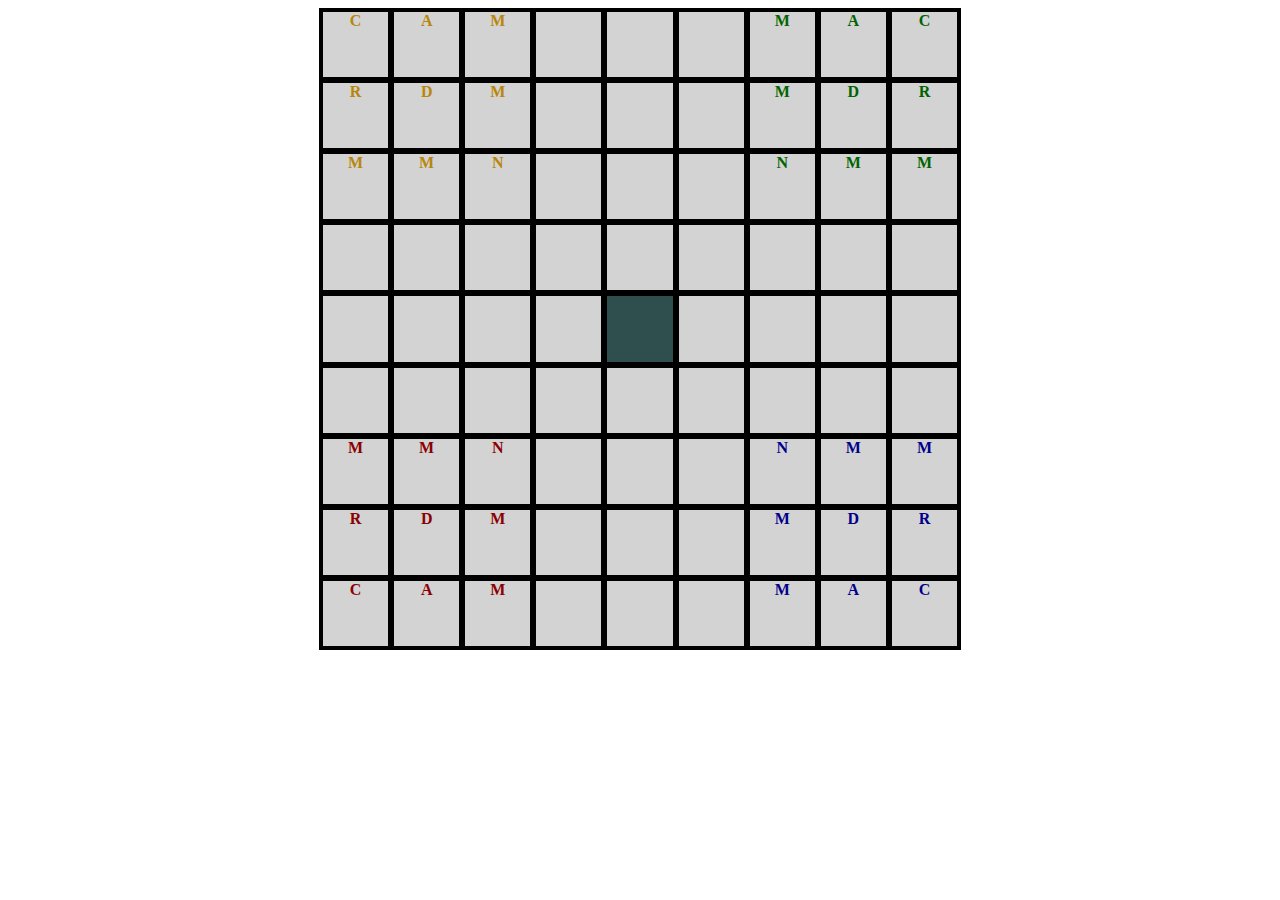
==== PIA/index.html @ 28aad4b3 "Ooops, forgot 2 files..." ====
<!DOCTYPE html>
<html>
    <head>
        <link href="stylesheet.css" rel="stylesheet">
        <meta charset="utf-8">
    </head>
    <body>
        <div id="board"></div>
        
        <script src="djambi.js"></script>
    </body>
</html>
---- PIA/stylesheet.css ----
#board {
    margin: 0 auto;
    padding: 0;
    border: 1px solid black;
    background-color: lightgray;

    /* Grid Properties */
    display: grid;
    grid-gap: 0;
    grid-template-columns: repeat(9, 1fr);
    grid-template-rows: repeat(9, 1fr);

    /* Extra small screen*/
    width: 90vw;
    height: 90vw;
}

@media screen and (min-width: 576px) {
    /* Small screen */
    #board {
        width: 70vw;
        height: 70vw;
    }
}

@media screen and (min-width: 768px) {
    /* Medium screen */
    #board {
        width: 60vw;
        height: 60vw;
    }
}

@media screen and (min-width: 992px) {
    /* Large screen */
    #board {
        width: 50vw;
        height: 50vw;
    }
}

@media screen and (min-width: 1200px) {
    /* Extra large screen */
    #board {
        width: 50vw;
        height: 50vw;
    }
}

#board div {
    margin: 0;
    padding: 0;
    border: 3px solid black;
    text-align: center;
    font-weight: bold;
}

#board div:hover {
    border-color: orange;
    background-color: whitesmoke;
}

.highlight {
    border-color: orange;
    background-color: lightgray;
}

.centerSquare {
    background-color: darkslategray;
}

.centerSquare:hover {
    background: darkslategray !important;
}

.red {
    color: darkred;
}

.blue {
    color: darkblue;
}

.yellow {
    color: darkgoldenrod;
}

.green {
    color: darkgreen;
}
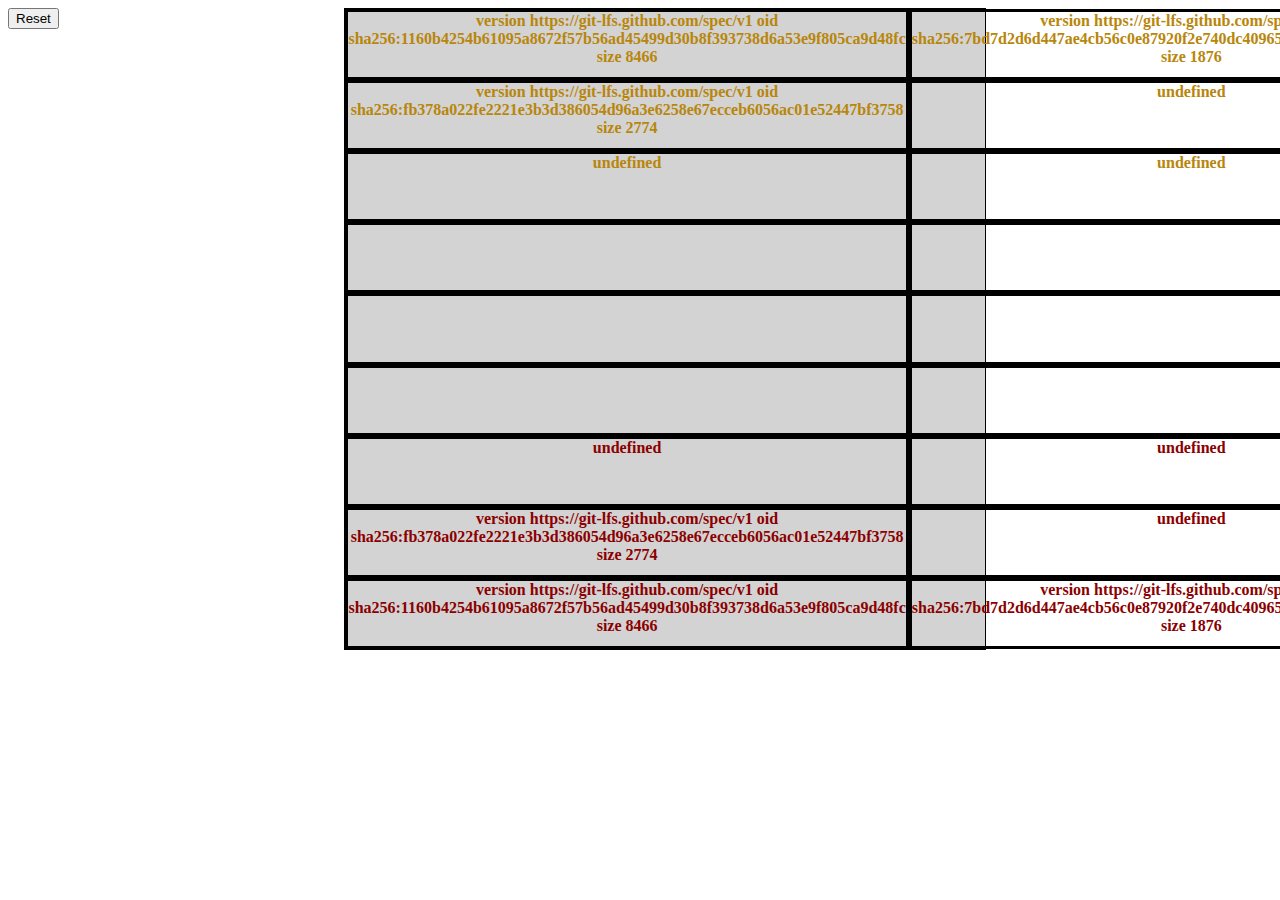
==== commit 91e81894: "Basic movement working :D" ====
--- a/PIA/index.html
+++ b/PIA/index.html
@@ -5,6 +5,8 @@
         <meta charset="utf-8">
     </head>
     <body>
+        <button style="position: relative; float: left;" onclick="game.restart();">Reset</button>
+
         <div id="board"></div>
         
         <script src="djambi.js"></script>
--- a/PIA/stylesheet.css
+++ b/PIA/stylesheet.css
@@ -14,7 +14,6 @@
     width: 90vw;
     height: 90vw;
 }
-
 @media screen and (min-width: 576px) {
     /* Small screen */
     #board {
@@ -22,7 +21,6 @@
         height: 70vw;
     }
 }
-
 @media screen and (min-width: 768px) {
     /* Medium screen */
     #board {
@@ -30,7 +28,6 @@
         height: 60vw;
     }
 }
-
 @media screen and (min-width: 992px) {
     /* Large screen */
     #board {
@@ -38,7 +35,6 @@
         height: 50vw;
     }
 }
-
 @media screen and (min-width: 1200px) {
     /* Extra large screen */
     #board {
@@ -53,11 +49,17 @@
     border: 3px solid black;
     text-align: center;
     font-weight: bold;
+    position: relative;
 }
-
 #board div:hover {
     border-color: orange;
     background-color: whitesmoke;
+}
+#board div svg {
+    position:absolute;
+    top:50%;
+    bottom:50%;
+    transform:translate(-50%, -50%);
 }
 
 .highlight {
@@ -68,7 +70,6 @@
 .centerSquare {
     background-color: darkslategray;
 }
-
 .centerSquare:hover {
     background: darkslategray !important;
 }
@@ -76,15 +77,27 @@
 .red {
     color: darkred;
 }
+.red svg circle {
+    fill: red;
+}
 
 .blue {
     color: darkblue;
+}
+.blue svg circle {
+    fill: blue;
 }
 
 .yellow {
     color: darkgoldenrod;
 }
+.yellow svg circle {
+    fill: darkgoldenrod;
+}
 
 .green {
     color: darkgreen;
+}
+.green svg circle {
+    fill: darkgreen;
 }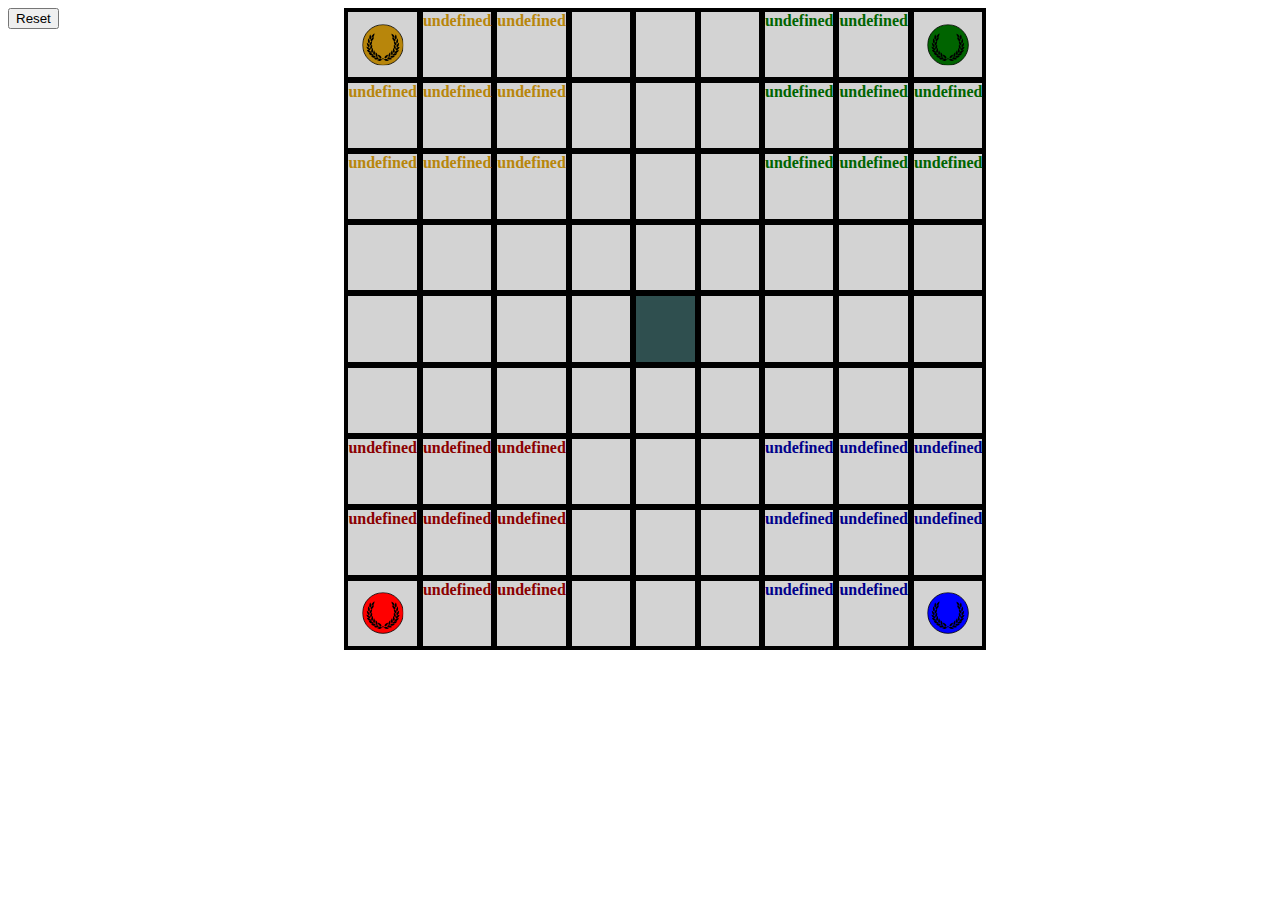
==== commit 0b2d1cbc: "Remove highlight when piece is deselected" ====
--- a/PIA/index.html
+++ b/PIA/index.html
@@ -3,6 +3,7 @@
     <head>
         <link href="stylesheet.css" rel="stylesheet">
         <meta charset="utf-8">
+        <title>Djambi</title>
     </head>
     <body>
         <button style="position: relative; float: left;" onclick="game.restart();">Reset</button>
--- a/PIA/stylesheet.css
+++ b/PIA/stylesheet.css
@@ -63,8 +63,8 @@
 }
 
 .highlight {
-    border-color: orange;
-    background-color: lightgray;
+    border-color: orange !important;
+    background-color: whitesmoke !important;
 }
 
 .centerSquare {
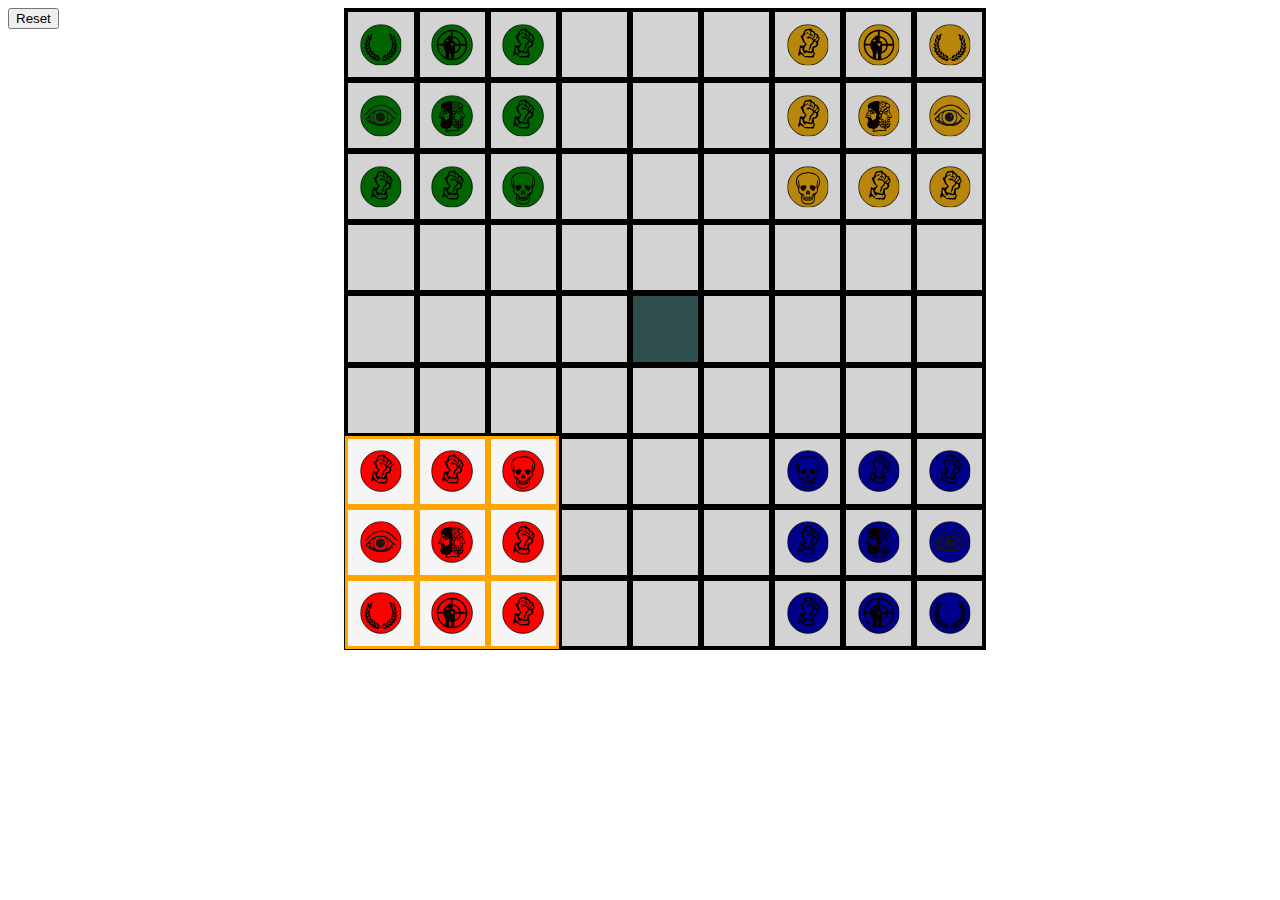
==== commit 024b3c24: "Highlight player pieces when no piece is selected" ====
--- a/PIA/index.html
+++ b/PIA/index.html
@@ -1,8 +1,10 @@
 <!DOCTYPE html>
 <html>
     <head>
+        <meta charset="utf-8">
+        <meta name="viewport" content="width=device-width, initial-scale=1.0, maximum-scale=1.0, user-scalable=0">
         <link href="stylesheet.css" rel="stylesheet">
-        <meta charset="utf-8">
+        
         <title>Djambi</title>
     </head>
     <body>
--- a/PIA/stylesheet.css
+++ b/PIA/stylesheet.css
@@ -1,3 +1,10 @@
+.center {
+  position: fixed;
+  top: 50%;
+  left: 50%;
+  transform: translate(-50%, -50%);
+}
+
 #board {
     margin: 0 auto;
     padding: 0;
@@ -46,25 +53,25 @@
 #board div {
     margin: 0;
     padding: 0;
+    overflow: hidden;
     border: 3px solid black;
     text-align: center;
     font-weight: bold;
     position: relative;
 }
-#board div:hover {
-    border-color: orange;
-    background-color: whitesmoke;
+
+@media (hover: hover) {
+    #board div:hover {
+        border-color: orange;
+        background-color: whitesmoke;
+    }
 }
+
 #board div svg {
     position:absolute;
     top:50%;
     bottom:50%;
     transform:translate(-50%, -50%);
-}
-
-.highlight {
-    border-color: orange !important;
-    background-color: whitesmoke !important;
 }
 
 .centerSquare {
@@ -76,6 +83,7 @@
 
 .red {
     color: darkred;
+    cursor: not-allowed;
 }
 .red svg circle {
     fill: red;
@@ -83,13 +91,15 @@
 
 .blue {
     color: darkblue;
+    cursor: not-allowed;
 }
 .blue svg circle {
-    fill: blue;
+    fill: darkblue;
 }
 
 .yellow {
     color: darkgoldenrod;
+    cursor: not-allowed;
 }
 .yellow svg circle {
     fill: darkgoldenrod;
@@ -97,7 +107,31 @@
 
 .green {
     color: darkgreen;
+    cursor: not-allowed;
 }
 .green svg circle {
     fill: darkgreen;
+}
+
+.corpse {
+    /* TODO */
+    cursor: not-allowed !important;
+}
+/*.corpse svg circle {
+    TODO... Or maybe we don't need an SVG at all... Gotta investigate
+}*/
+
+.red-turn .red,
+.blue-turn .blue,
+.green-turn .green,
+.yellow-turn .yellow {
+    cursor: pointer;
+}
+.highlight,
+.red-turn-highlight .red,
+.blue-turn-highlight .blue,
+.green-turn-highlight .green,
+.yellow-turn-highlight .yellow {
+    border-color: orange !important;
+    background-color: whitesmoke !important;
 }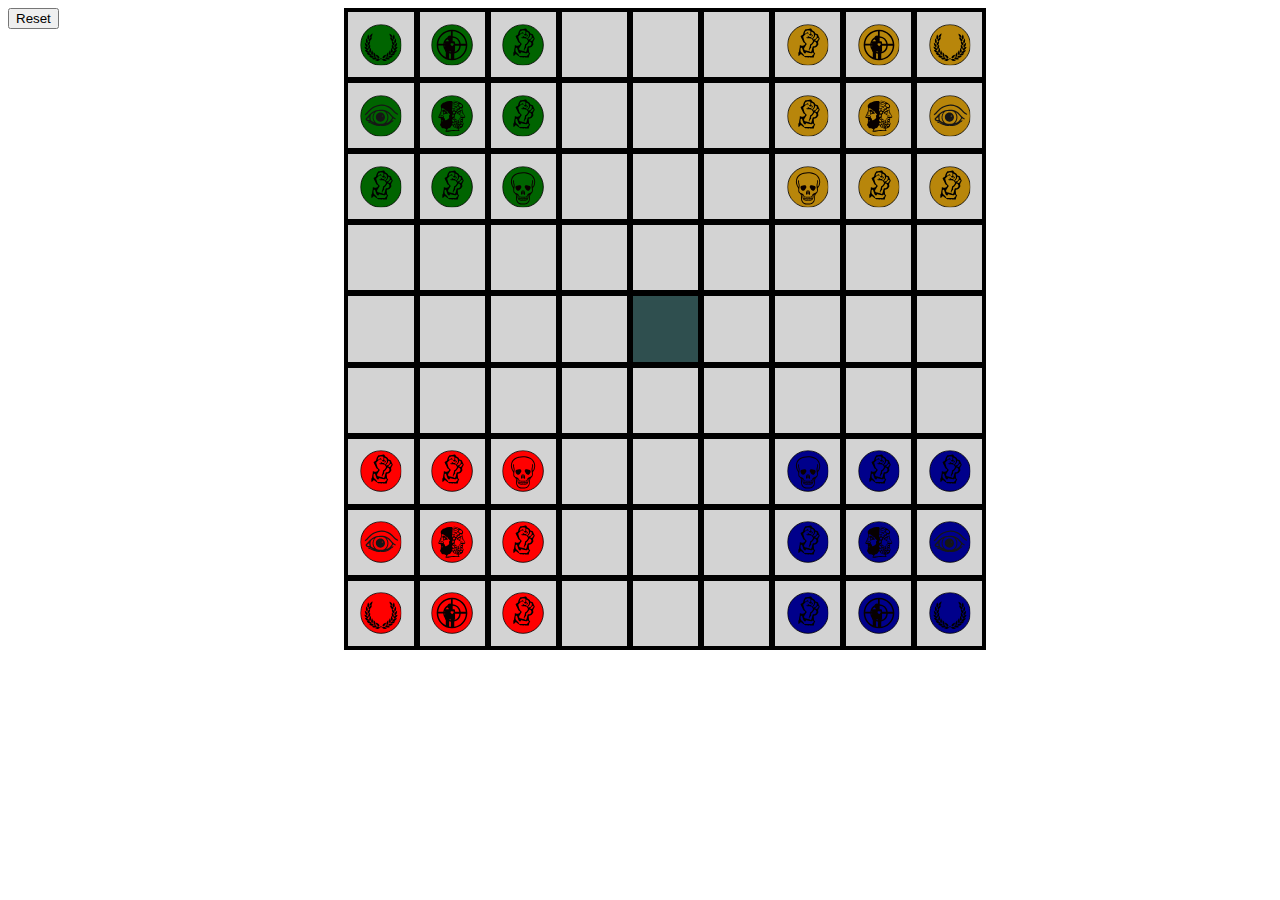
==== commit 13d16624: "Rewriting PIA..." ====
--- a/PIA/index.html
+++ b/PIA/index.html
@@ -8,7 +8,7 @@
         <title>Djambi</title>
     </head>
     <body>
-        <button style="position: relative; float: left;" onclick="game.restart();">Reset</button>
+        <button style="position: relative; float: left;" onclick="start();">Reset</button>
 
         <div id="board"></div>
         
--- a/PIA/stylesheet.css
+++ b/PIA/stylesheet.css
@@ -54,17 +54,13 @@
     margin: 0;
     padding: 0;
     overflow: hidden;
-    border: 3px solid black;
+    /*border: 3px solid black;*/
+    border-style: solid;
+    border-width: 3px;
+    border-color: black;
     text-align: center;
     font-weight: bold;
     position: relative;
-}
-
-@media (hover: hover) {
-    #board div:hover {
-        border-color: orange;
-        background-color: whitesmoke;
-    }
 }
 
 #board div svg {
@@ -83,7 +79,6 @@
 
 .red {
     color: darkred;
-    cursor: not-allowed;
 }
 .red svg circle {
     fill: red;
@@ -91,7 +86,6 @@
 
 .blue {
     color: darkblue;
-    cursor: not-allowed;
 }
 .blue svg circle {
     fill: darkblue;
@@ -99,7 +93,6 @@
 
 .yellow {
     color: darkgoldenrod;
-    cursor: not-allowed;
 }
 .yellow svg circle {
     fill: darkgoldenrod;
@@ -107,7 +100,6 @@
 
 .green {
     color: darkgreen;
-    cursor: not-allowed;
 }
 .green svg circle {
     fill: darkgreen;
@@ -115,23 +107,23 @@
 
 .corpse {
     /* TODO */
-    cursor: not-allowed !important;
+    border-color: black !important;
+    background-color: lightgray !important;
 }
-/*.corpse svg circle {
-    TODO... Or maybe we don't need an SVG at all... Gotta investigate
-}*/
+.corpse svg circle {
+    fill: black !important;
+}
 
+.in-power svg circle {
+    stroke: gold;
+    stroke-width: 4;
+}
+
+.highlight,
 .red-turn .red,
 .blue-turn .blue,
-.green-turn .green,
-.yellow-turn .yellow {
-    cursor: pointer;
-}
-.highlight,
-.red-turn-highlight .red,
-.blue-turn-highlight .blue,
-.green-turn-highlight .green,
-.yellow-turn-highlight .yellow {
+.yellow-turn .yellow,
+.green-turn .green {
     border-color: orange !important;
     background-color: whitesmoke !important;
 }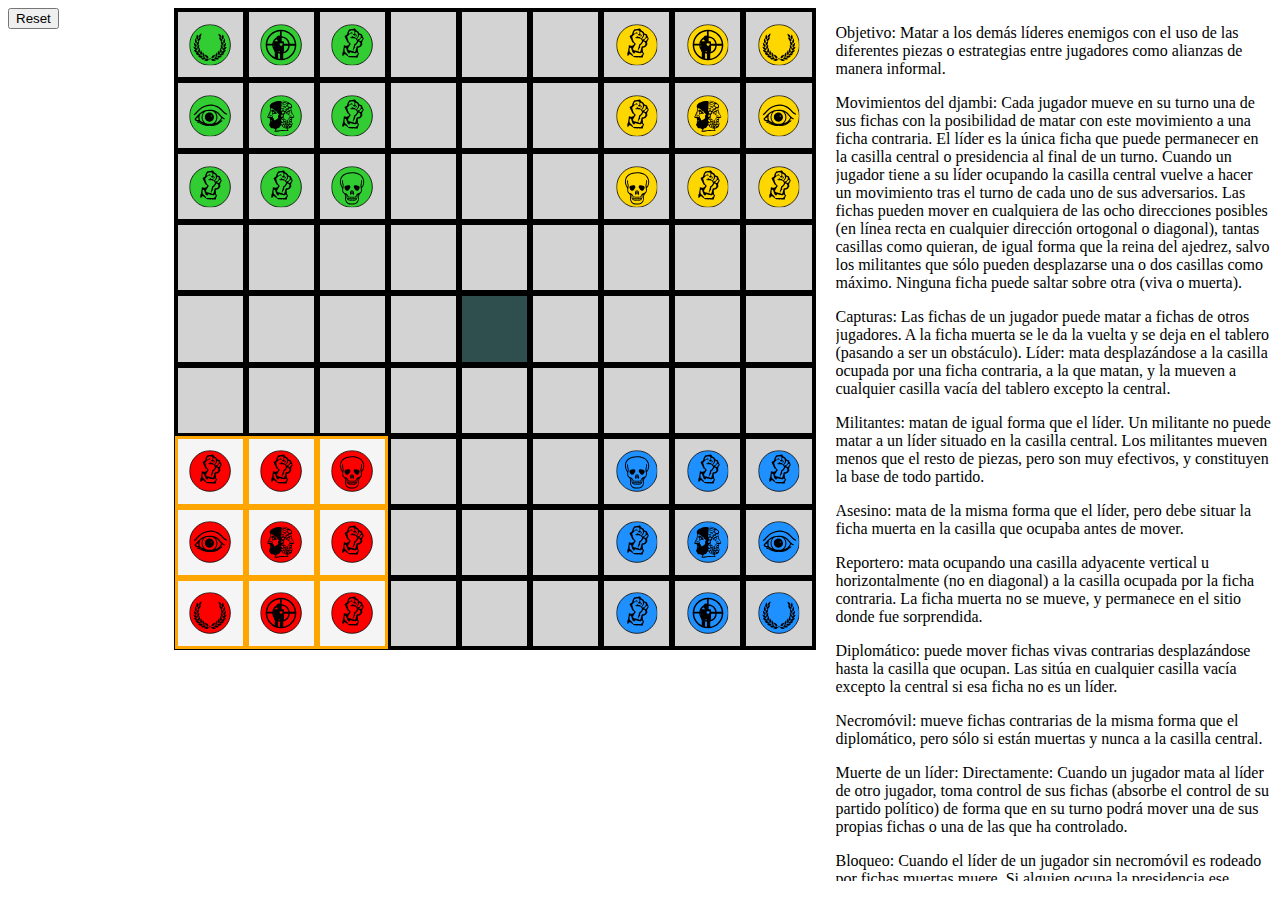
==== commit 3aaafd6a: "Added rules" ====
--- a/PIA/index.html
+++ b/PIA/index.html
@@ -8,9 +8,33 @@
         <title>Djambi</title>
     </head>
     <body>
-        <button style="position: relative; float: left;" onclick="start();">Reset</button>
+        <div id="buttons">
+            <button onclick="start();">Reset</button>
+        </div>
 
         <div id="board"></div>
+
+        <div id="rules">
+            <p>Objetivo:
+                Matar a los demás líderes enemigos con el uso de las diferentes piezas o estrategias entre jugadores como alianzas de manera informal.</p>
+            <p>Movimientos del djambi:
+                Cada jugador mueve en su turno una de sus fichas con la posibilidad de matar con este movimiento a una ficha contraria.
+                El líder es la única ficha que puede permanecer en la casilla central o presidencia al final de un turno.
+                Cuando un jugador tiene a su líder ocupando la casilla central vuelve a hacer un movimiento tras el turno de cada uno de sus adversarios.
+                Las fichas pueden mover en cualquiera de las ocho direcciones posibles (en línea recta en cualquier dirección ortogonal o diagonal), tantas casillas como quieran, de igual forma que la reina del ajedrez, salvo los militantes que sólo pueden desplazarse una o dos casillas como máximo.
+                Ninguna ficha puede saltar sobre otra (viva o muerta).</p>
+            <p>Capturas:
+                Las fichas de un jugador puede matar a fichas de otros jugadores. A la ficha muerta se le da la vuelta y se deja en el tablero (pasando a ser un obstáculo).
+                Líder: mata desplazándose a la casilla ocupada por una ficha contraria, a la que matan, y la mueven a cualquier casilla vacía del tablero excepto la central.</p>
+            <p>Militantes: matan de igual forma que el líder. Un militante no puede matar a un líder situado en la casilla central. Los militantes mueven menos que el resto de piezas, pero son muy efectivos, y constituyen la base de todo partido.</p>
+            <p>Asesino: mata de la misma forma que el líder, pero debe situar la ficha muerta en la casilla que ocupaba antes de mover. </p>
+            <p>Reportero: mata ocupando una casilla adyacente vertical u horizontalmente (no en diagonal) a la casilla ocupada por la ficha contraria. La ficha muerta no se mueve, y permanece en el sitio donde fue sorprendida. </p>
+            <p>Diplomático: puede mover fichas vivas contrarias desplazándose hasta la casilla que ocupan. Las sitúa en cualquier casilla vacía excepto la central si esa ficha no es un líder. </p>
+            <p>Necromóvil: mueve fichas contrarias de la misma forma que el diplomático, pero sólo si están muertas y nunca a la casilla central. </p>
+            <p>Muerte de un líder:
+                Directamente: Cuando un jugador mata al líder de otro jugador, toma control de sus fichas (absorbe el control de su partido político) de forma que en su turno podrá mover una de sus propias fichas o una de las que ha controlado.</p>
+            <p>Bloqueo: Cuando el líder de un jugador sin necromóvil es rodeado por fichas muertas muere. Si alguien ocupa la presidencia ese jugador tomara el control de las fichas del líder bloqueado o si nadie la ocupa el próximo en ocuparla tomara el control de las fichas.</p>
+        </div>
         
         <script src="djambi.js"></script>
     </body>
--- a/PIA/stylesheet.css
+++ b/PIA/stylesheet.css
@@ -5,11 +5,27 @@
   transform: translate(-50%, -50%);
 }
 
+body {
+    display: grid;
+    grid-gap: 20px;
+    grid-template-columns: 1fr 3fr 3fr;
+}
+
+svg path {
+    fill: black;
+}
+
+#rules {
+    overflow-y: scroll;
+    max-height: 97vh;
+}
+
 #board {
     margin: 0 auto;
     padding: 0;
     border: 1px solid black;
     background-color: lightgray;
+    max-height: 97vh;
 
     /* Grid Properties */
     display: grid;
@@ -76,54 +92,51 @@
 .centerSquare:hover {
     background: darkslategray !important;
 }
+.centerSquare:not(.corpse) svg circle {
+    stroke: violet !important;
+    stroke-width: 2;
+}
+.centerSquare svg circle {
+    stroke: navajowhite;
+    stroke-width: 2;
+}
 
-.red {
-    color: darkred;
-}
 .red svg circle {
     fill: red;
 }
 
-.blue {
-    color: darkblue;
-}
 .blue svg circle {
-    fill: darkblue;
+    fill: dodgerblue;
 }
 
-.yellow {
-    color: darkgoldenrod;
-}
 .yellow svg circle {
-    fill: darkgoldenrod;
+    fill: gold;
 }
 
-.green {
-    color: darkgreen;
+.green svg circle {
+    fill: limegreen;
 }
-.green svg circle {
-    fill: darkgreen;
+
+.gray svg circle {
+    fill: gray;
 }
 
 .corpse {
     /* TODO */
     border-color: black !important;
+}
+.corpse:not(.centerSquare) {
     background-color: lightgray !important;
 }
 .corpse svg circle {
     fill: black !important;
 }
 
-.in-power svg circle {
-    stroke: gold;
-    stroke-width: 4;
-}
-
 .highlight,
-.red-turn .red,
-.blue-turn .blue,
-.yellow-turn .yellow,
-.green-turn .green {
+.red-turn .red:not(.corpse),
+.blue-turn .blue:not(.corpse),
+.yellow-turn .yellow:not(.corpse),
+.green-turn .green:not(.corpse) {
     border-color: orange !important;
     background-color: whitesmoke !important;
 }